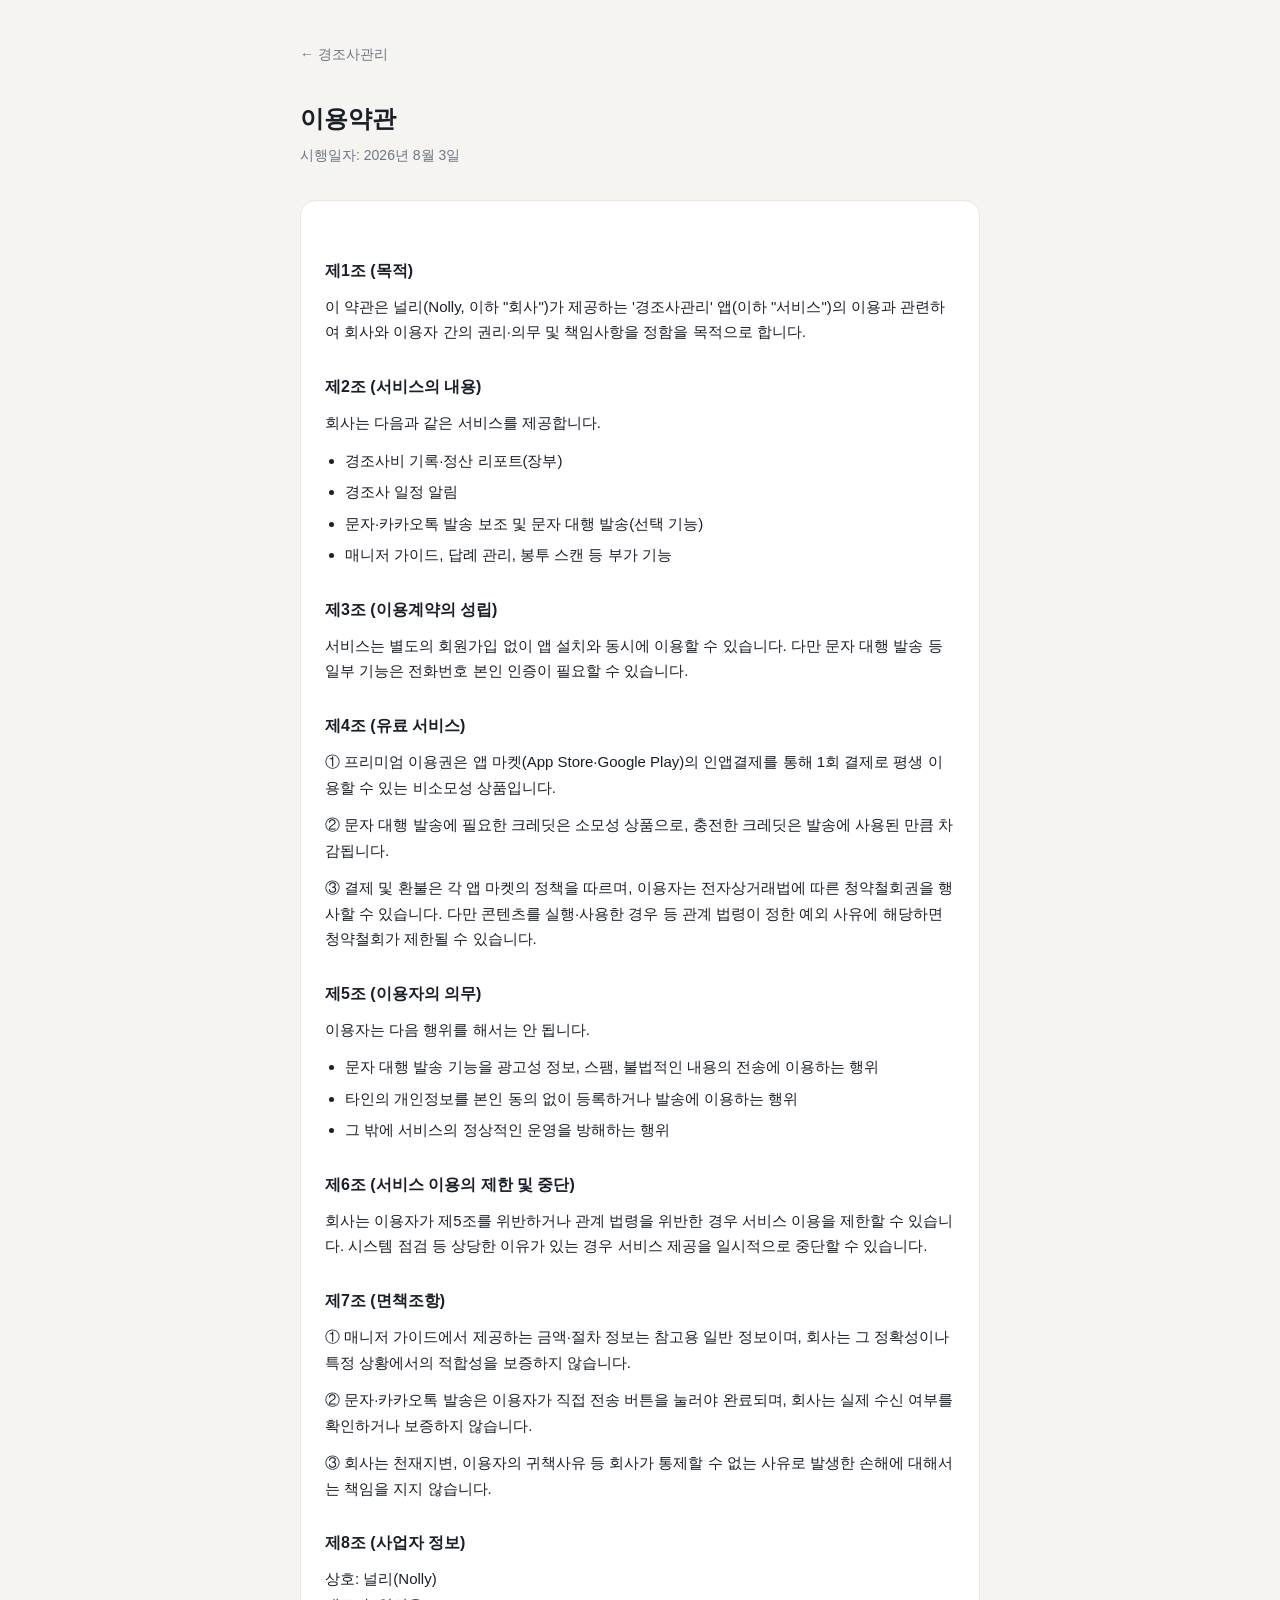
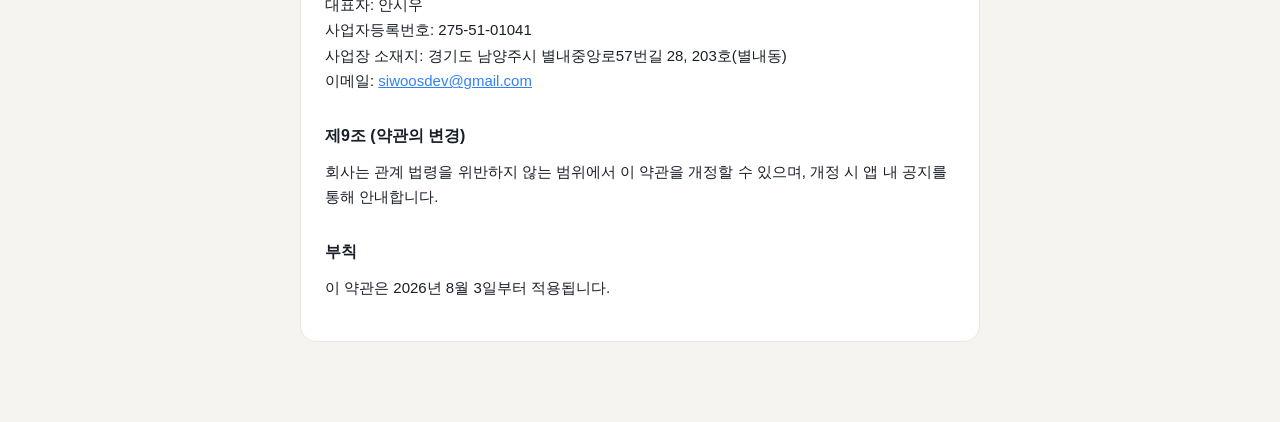
==== terms.html @ 35567458 "feat: 개인정보 처리방침·이용약관 정적 페이지 초기 구성 앱스토어·플레이스토어 제출 폼의 개인정보처리방침 URL 요구사항을 충족하기 위해 기존 앱 내 정적 화면과 동일한 내용을" ====
<!doctype html>
<html lang="ko">
<head>
  <meta charset="utf-8" />
  <meta name="viewport" content="width=device-width, initial-scale=1" />
  <title>이용약관 — 경조사관리</title>
  <link rel="stylesheet" href="style.css" />
</head>
<body>
  <div class="wrap">
    <header class="page-header"><a href="index.html">← 경조사관리</a></header>
    <h1>이용약관</h1>
    <p class="subtitle">시행일자: 2026년 8월 3일</p>

    <div class="card">
      <h3>제1조 (목적)</h3>
      <p>이 약관은 널리(Nolly, 이하 "회사")가 제공하는 '경조사관리' 앱(이하 "서비스")의 이용과 관련하여 회사와 이용자 간의 권리·의무 및 책임사항을 정함을 목적으로 합니다.</p>

      <h3>제2조 (서비스의 내용)</h3>
      <p>회사는 다음과 같은 서비스를 제공합니다.</p>
      <ul>
        <li>경조사비 기록·정산 리포트(장부)</li>
        <li>경조사 일정 알림</li>
        <li>문자·카카오톡 발송 보조 및 문자 대행 발송(선택 기능)</li>
        <li>매니저 가이드, 답례 관리, 봉투 스캔 등 부가 기능</li>
      </ul>

      <h3>제3조 (이용계약의 성립)</h3>
      <p>서비스는 별도의 회원가입 없이 앱 설치와 동시에 이용할 수 있습니다. 다만 문자 대행 발송 등 일부 기능은 전화번호 본인 인증이 필요할 수 있습니다.</p>

      <h3>제4조 (유료 서비스)</h3>
      <p>① 프리미엄 이용권은 앱 마켓(App Store·Google Play)의 인앱결제를 통해 1회 결제로 평생 이용할 수 있는 비소모성 상품입니다.</p>
      <p>② 문자 대행 발송에 필요한 크레딧은 소모성 상품으로, 충전한 크레딧은 발송에 사용된 만큼 차감됩니다.</p>
      <p>③ 결제 및 환불은 각 앱 마켓의 정책을 따르며, 이용자는 전자상거래법에 따른 청약철회권을 행사할 수 있습니다. 다만 콘텐츠를 실행·사용한 경우 등 관계 법령이 정한 예외 사유에 해당하면 청약철회가 제한될 수 있습니다.</p>

      <h3>제5조 (이용자의 의무)</h3>
      <p>이용자는 다음 행위를 해서는 안 됩니다.</p>
      <ul>
        <li>문자 대행 발송 기능을 광고성 정보, 스팸, 불법적인 내용의 전송에 이용하는 행위</li>
        <li>타인의 개인정보를 본인 동의 없이 등록하거나 발송에 이용하는 행위</li>
        <li>그 밖에 서비스의 정상적인 운영을 방해하는 행위</li>
      </ul>

      <h3>제6조 (서비스 이용의 제한 및 중단)</h3>
      <p>회사는 이용자가 제5조를 위반하거나 관계 법령을 위반한 경우 서비스 이용을 제한할 수 있습니다. 시스템 점검 등 상당한 이유가 있는 경우 서비스 제공을 일시적으로 중단할 수 있습니다.</p>

      <h3>제7조 (면책조항)</h3>
      <p>① 매니저 가이드에서 제공하는 금액·절차 정보는 참고용 일반 정보이며, 회사는 그 정확성이나 특정 상황에서의 적합성을 보증하지 않습니다.</p>
      <p>② 문자·카카오톡 발송은 이용자가 직접 전송 버튼을 눌러야 완료되며, 회사는 실제 수신 여부를 확인하거나 보증하지 않습니다.</p>
      <p>③ 회사는 천재지변, 이용자의 귀책사유 등 회사가 통제할 수 없는 사유로 발생한 손해에 대해서는 책임을 지지 않습니다.</p>

      <h3>제8조 (사업자 정보)</h3>
      <p>
        상호: 널리(Nolly)<br />
        대표자: 안시우<br />
        사업자등록번호: 275-51-01041<br />
        사업장 소재지: 경기도 남양주시 별내중앙로57번길 28, 203호(별내동)<br />
        이메일: <a href="mailto:siwoosdev@gmail.com">siwoosdev@gmail.com</a>
      </p>

      <h3>제9조 (약관의 변경)</h3>
      <p>회사는 관계 법령을 위반하지 않는 범위에서 이 약관을 개정할 수 있으며, 개정 시 앱 내 공지를 통해 안내합니다.</p>

      <h3>부칙</h3>
      <p>이 약관은 2026년 8월 3일부터 적용됩니다.</p>
    </div>
  </div>
</body>
</html>
---- style.css ----
:root {
  color-scheme: light dark;
  --bg: #f6f4f0;
  --surface: #ffffff;
  --text: #191f28;
  --text-secondary: #6b7684;
  --primary: #3182f6;
  --border: #eae6df;
}

@media (prefers-color-scheme: dark) {
  :root {
    --bg: #14171c;
    --surface: #1c2027;
    --text: #f2f3f5;
    --text-secondary: #9aa4b2;
    --border: #2a2f38;
  }
}

* {
  box-sizing: border-box;
}

body {
  margin: 0;
  background: var(--bg);
  color: var(--text);
  font-family: -apple-system, BlinkMacSystemFont, "Segoe UI", "Apple SD Gothic Neo",
    "Noto Sans KR", Roboto, sans-serif;
  line-height: 1.7;
}

.wrap {
  max-width: 720px;
  margin: 0 auto;
  padding: 40px 20px 80px;
}

header.page-header {
  margin-bottom: 32px;
}

header.page-header a {
  color: var(--text-secondary);
  text-decoration: none;
  font-size: 14px;
}

h1 {
  font-size: 24px;
  margin: 12px 0 4px;
}

.subtitle {
  color: var(--text-secondary);
  font-size: 14px;
  margin: 0 0 32px;
}

h2 {
  font-size: 17px;
  margin: 32px 0 12px;
  padding-bottom: 8px;
  border-bottom: 1px solid var(--border);
}

h3 {
  font-size: 16px;
  margin: 28px 0 10px;
}

p {
  font-size: 15px;
  margin: 0 0 12px;
}

ul {
  margin: 0 0 12px;
  padding-left: 20px;
}

li {
  font-size: 15px;
  margin-bottom: 6px;
}

a {
  color: var(--primary);
}

.card {
  background: var(--surface);
  border: 1px solid var(--border);
  border-radius: 16px;
  padding: 28px 24px;
}

.links {
  display: flex;
  gap: 16px;
  margin-top: 24px;
}

.links a {
  font-weight: 600;
}

footer {
  margin-top: 40px;
  color: var(--text-secondary);
  font-size: 13px;
}
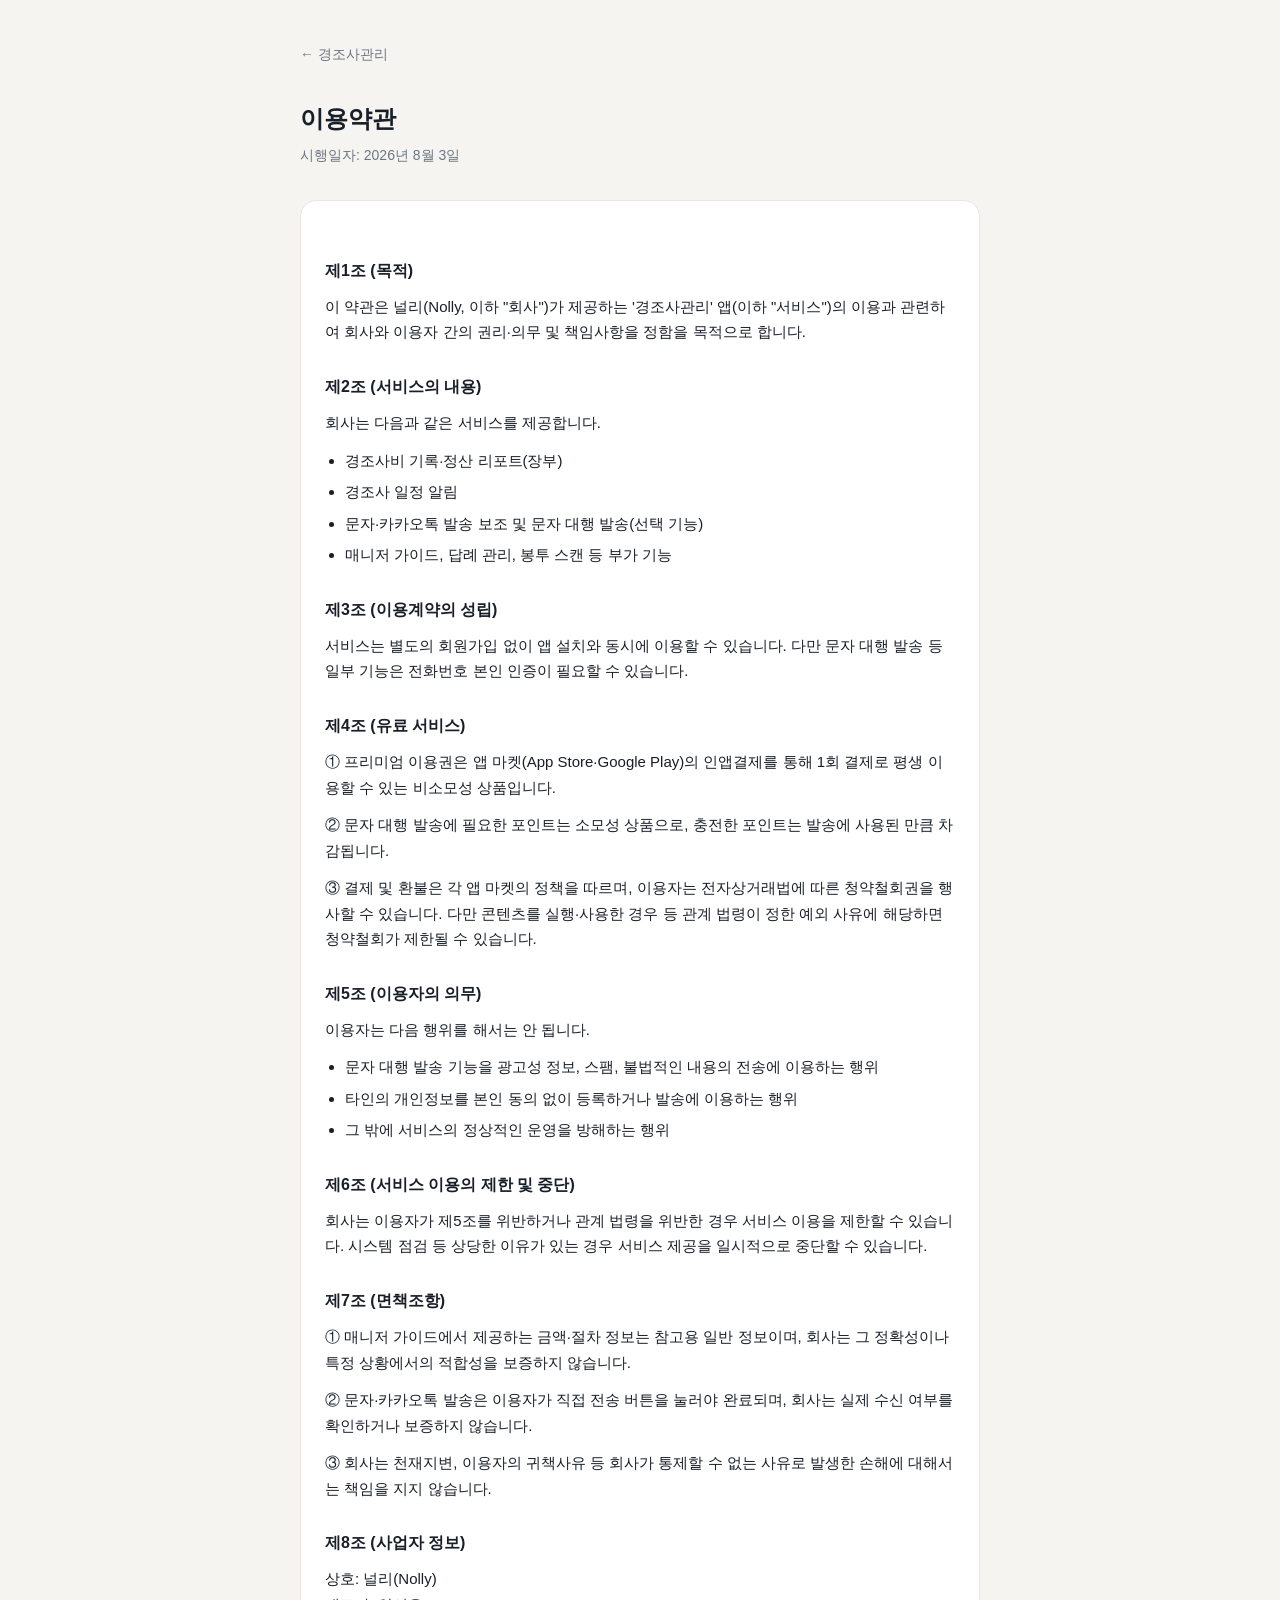
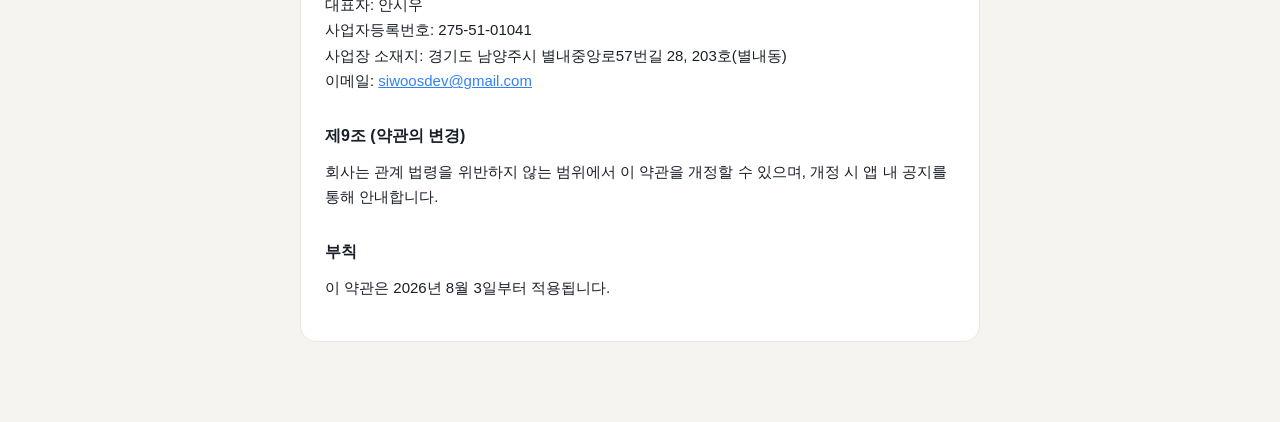
==== commit 9c003f07: "docs: 크레딧을 포인트로 용어 변경 (2026-09 가격 정책 결정) Co-Authored-By: Claude Sonnet 5 <noreply@anthropic.com>" ====
--- a/terms.html
+++ b/terms.html
@@ -30,7 +30,7 @@
 
       <h3>제4조 (유료 서비스)</h3>
       <p>① 프리미엄 이용권은 앱 마켓(App Store·Google Play)의 인앱결제를 통해 1회 결제로 평생 이용할 수 있는 비소모성 상품입니다.</p>
-      <p>② 문자 대행 발송에 필요한 크레딧은 소모성 상품으로, 충전한 크레딧은 발송에 사용된 만큼 차감됩니다.</p>
+      <p>② 문자 대행 발송에 필요한 포인트는 소모성 상품으로, 충전한 포인트는 발송에 사용된 만큼 차감됩니다.</p>
       <p>③ 결제 및 환불은 각 앱 마켓의 정책을 따르며, 이용자는 전자상거래법에 따른 청약철회권을 행사할 수 있습니다. 다만 콘텐츠를 실행·사용한 경우 등 관계 법령이 정한 예외 사유에 해당하면 청약철회가 제한될 수 있습니다.</p>
 
       <h3>제5조 (이용자의 의무)</h3>
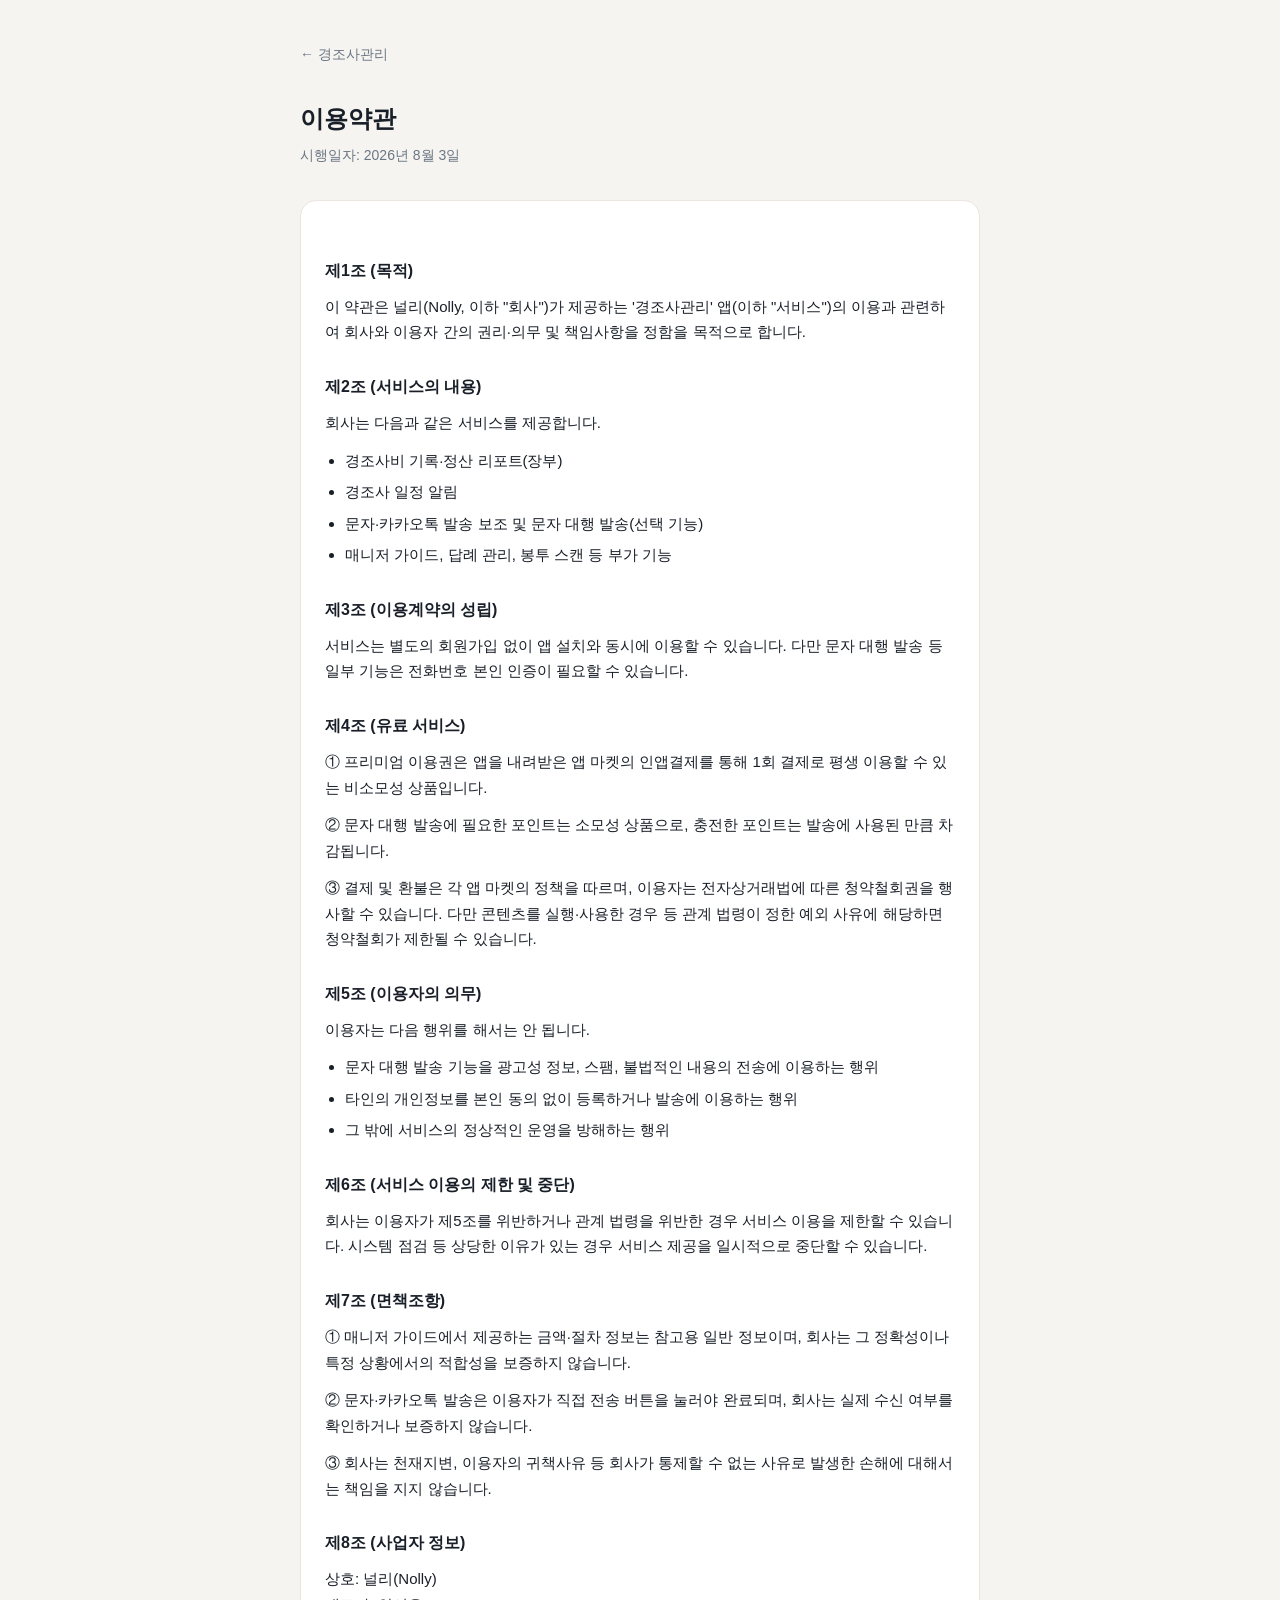
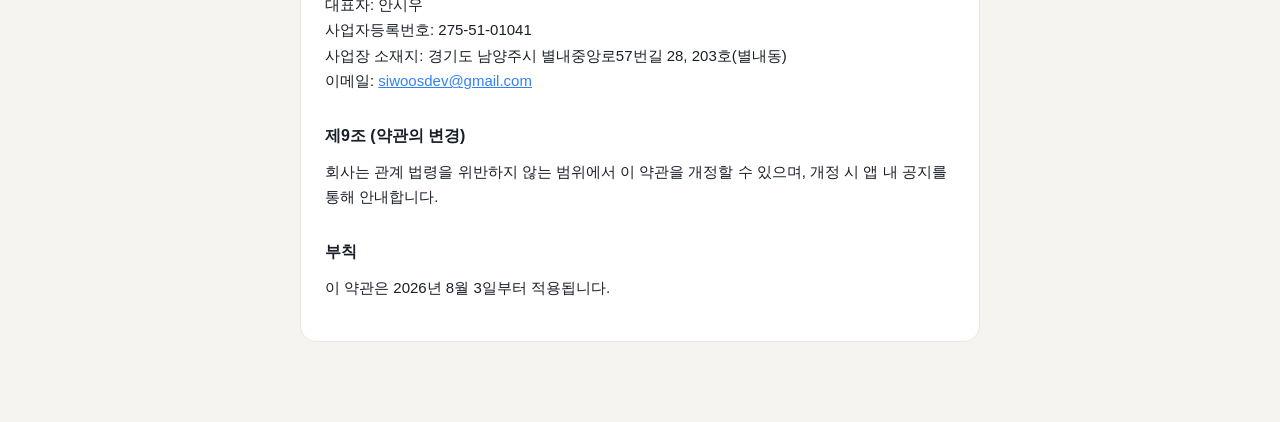
==== commit 41bd4a3d: "계정 삭제 조항 추가 + 약관 문구 정리 (앱과 동일하게) - 개인정보 처리방침: 계정 삭제 시 서버의 전화번호·포인트·대행 발송 기록을   즉시 파기한다는 내용과, 앱에서 직접 " ====
--- a/terms.html
+++ b/terms.html
@@ -29,7 +29,7 @@
       <p>서비스는 별도의 회원가입 없이 앱 설치와 동시에 이용할 수 있습니다. 다만 문자 대행 발송 등 일부 기능은 전화번호 본인 인증이 필요할 수 있습니다.</p>
 
       <h3>제4조 (유료 서비스)</h3>
-      <p>① 프리미엄 이용권은 앱 마켓(App Store·Google Play)의 인앱결제를 통해 1회 결제로 평생 이용할 수 있는 비소모성 상품입니다.</p>
+      <p>① 프리미엄 이용권은 앱을 내려받은 앱 마켓의 인앱결제를 통해 1회 결제로 평생 이용할 수 있는 비소모성 상품입니다.</p>
       <p>② 문자 대행 발송에 필요한 포인트는 소모성 상품으로, 충전한 포인트는 발송에 사용된 만큼 차감됩니다.</p>
       <p>③ 결제 및 환불은 각 앱 마켓의 정책을 따르며, 이용자는 전자상거래법에 따른 청약철회권을 행사할 수 있습니다. 다만 콘텐츠를 실행·사용한 경우 등 관계 법령이 정한 예외 사유에 해당하면 청약철회가 제한될 수 있습니다.</p>
 
